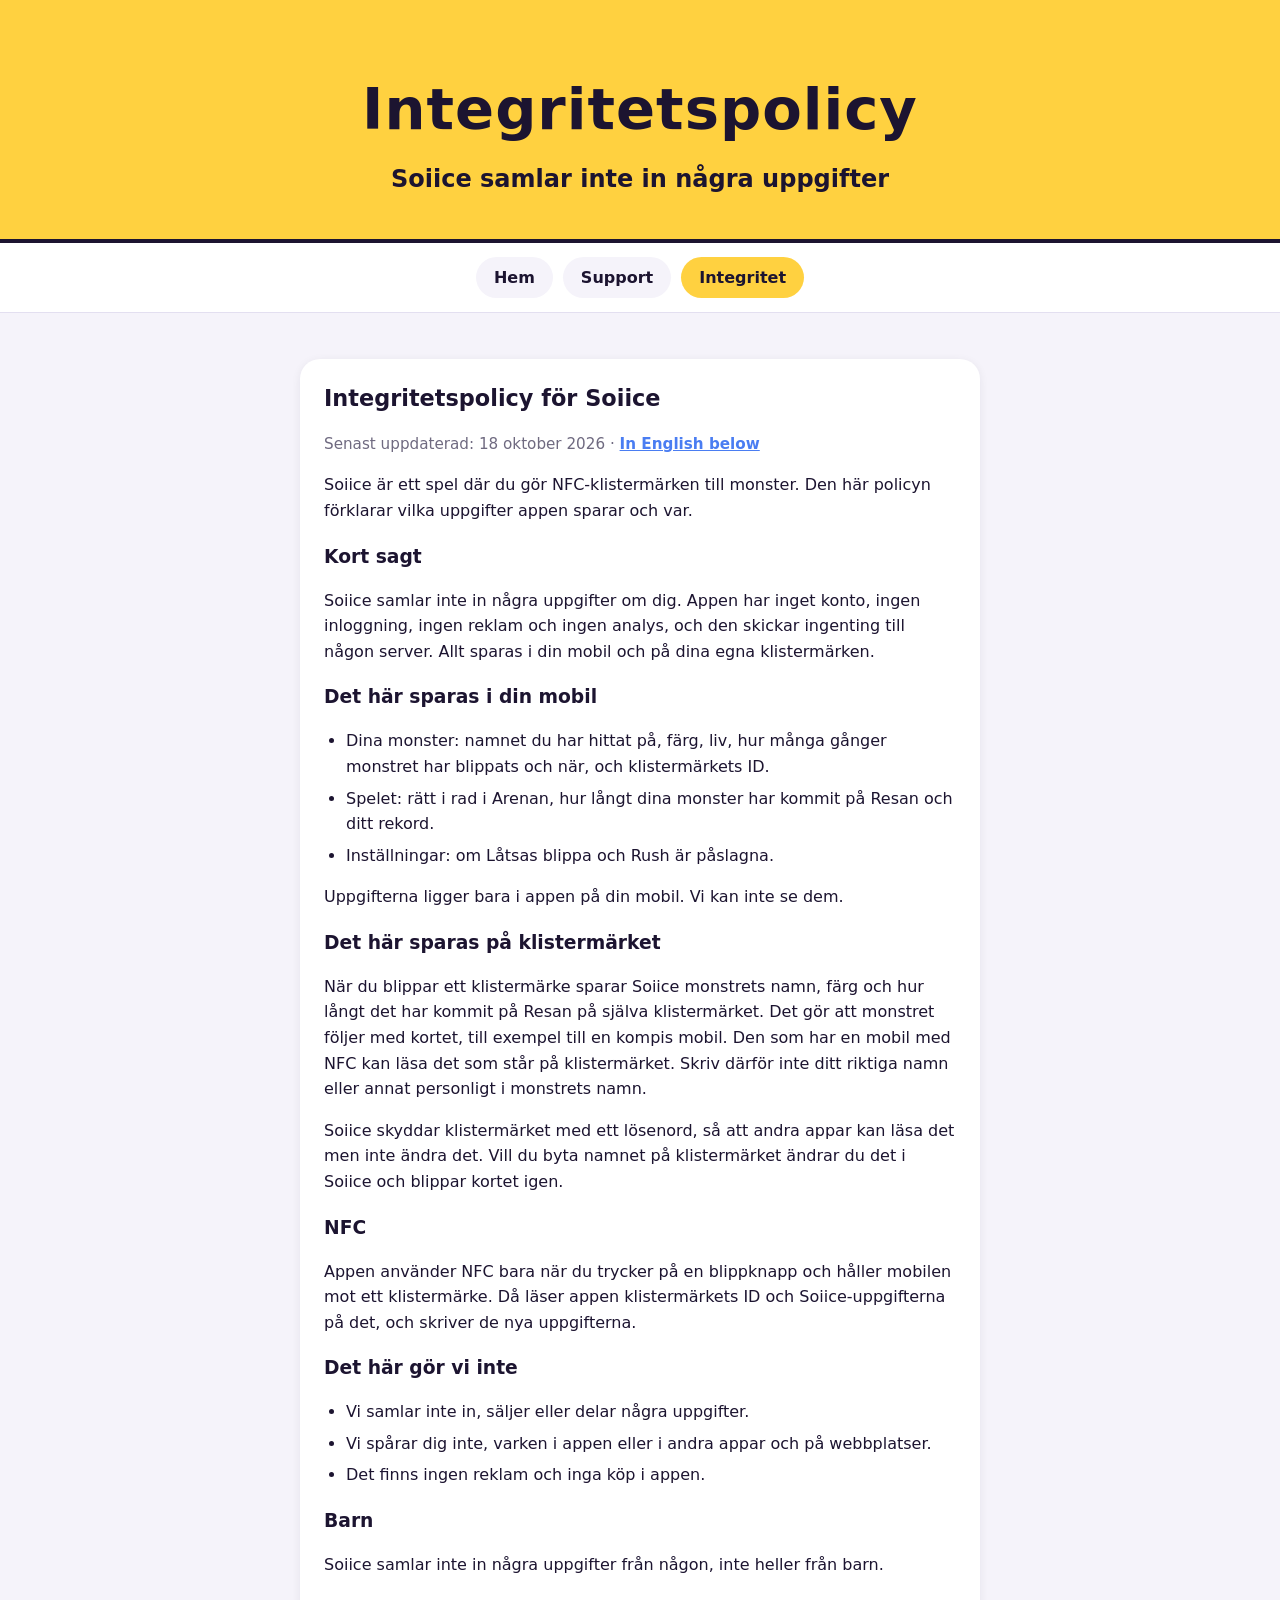
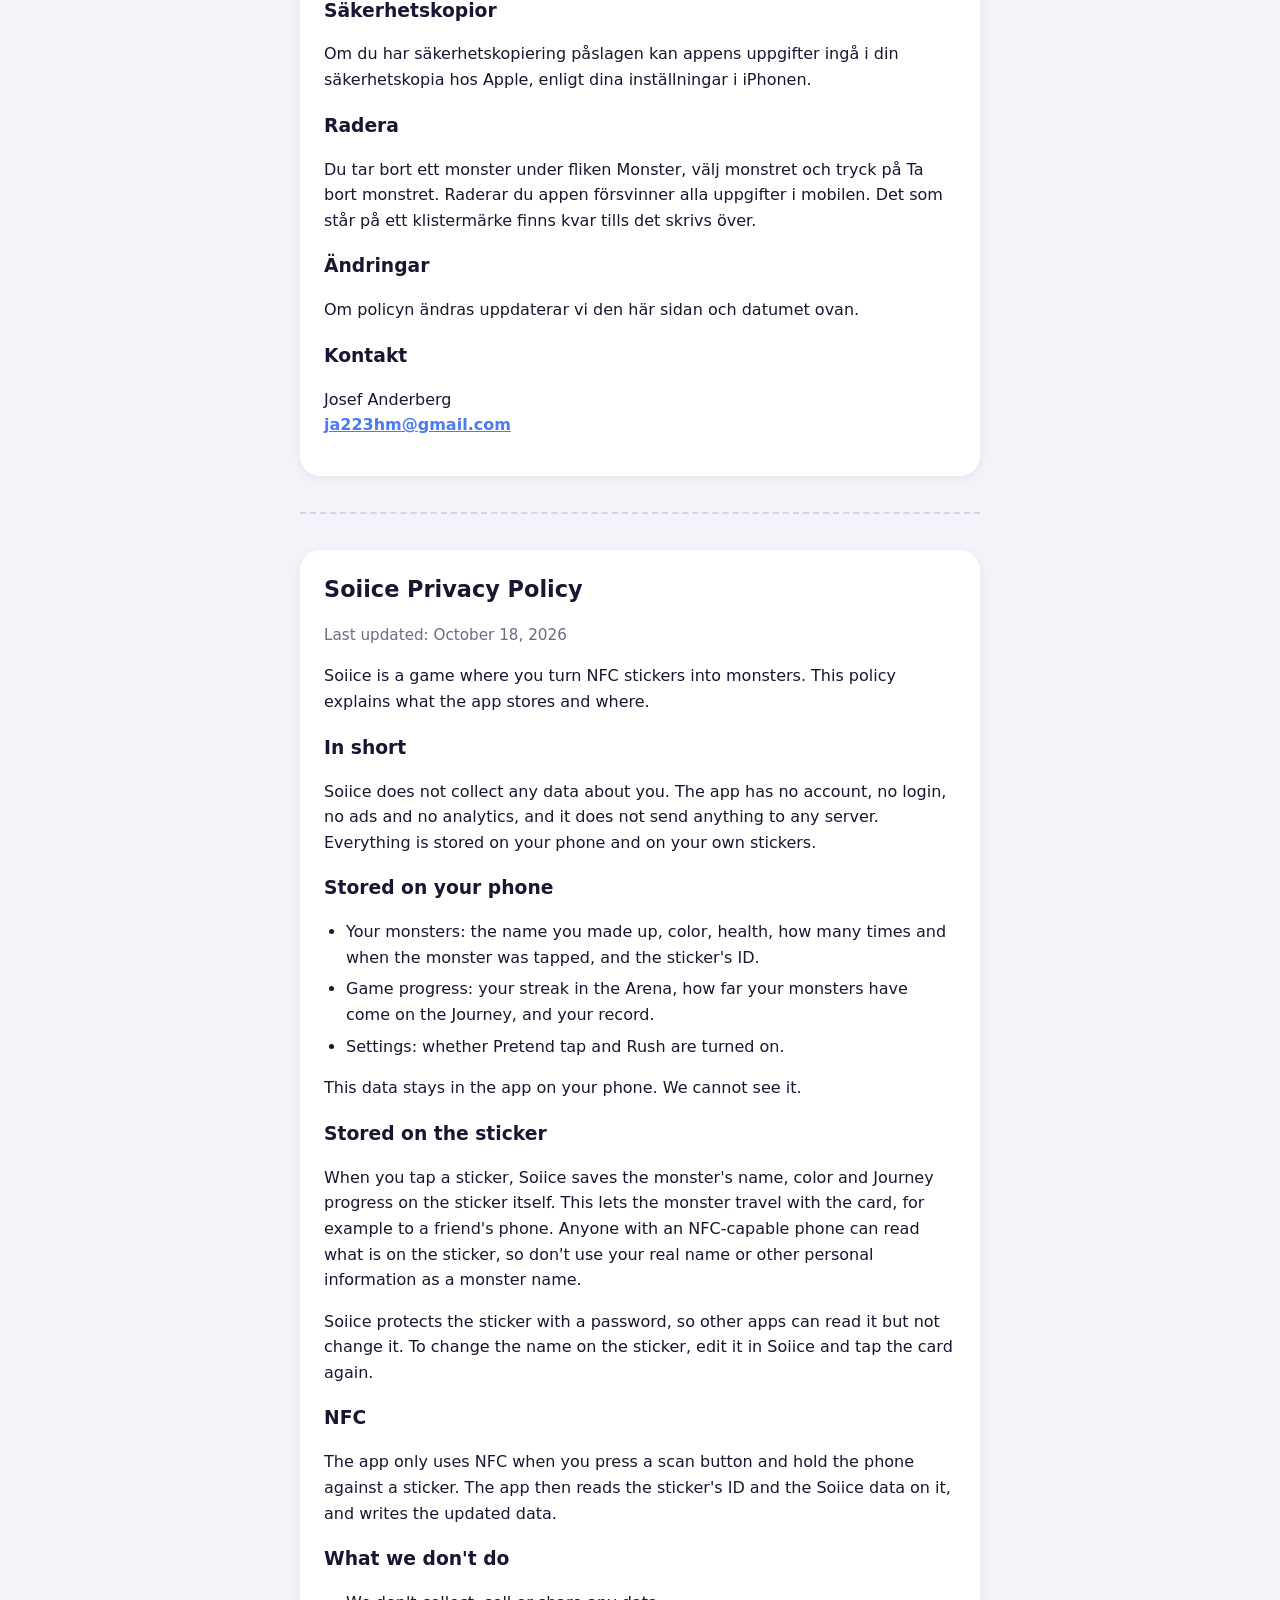
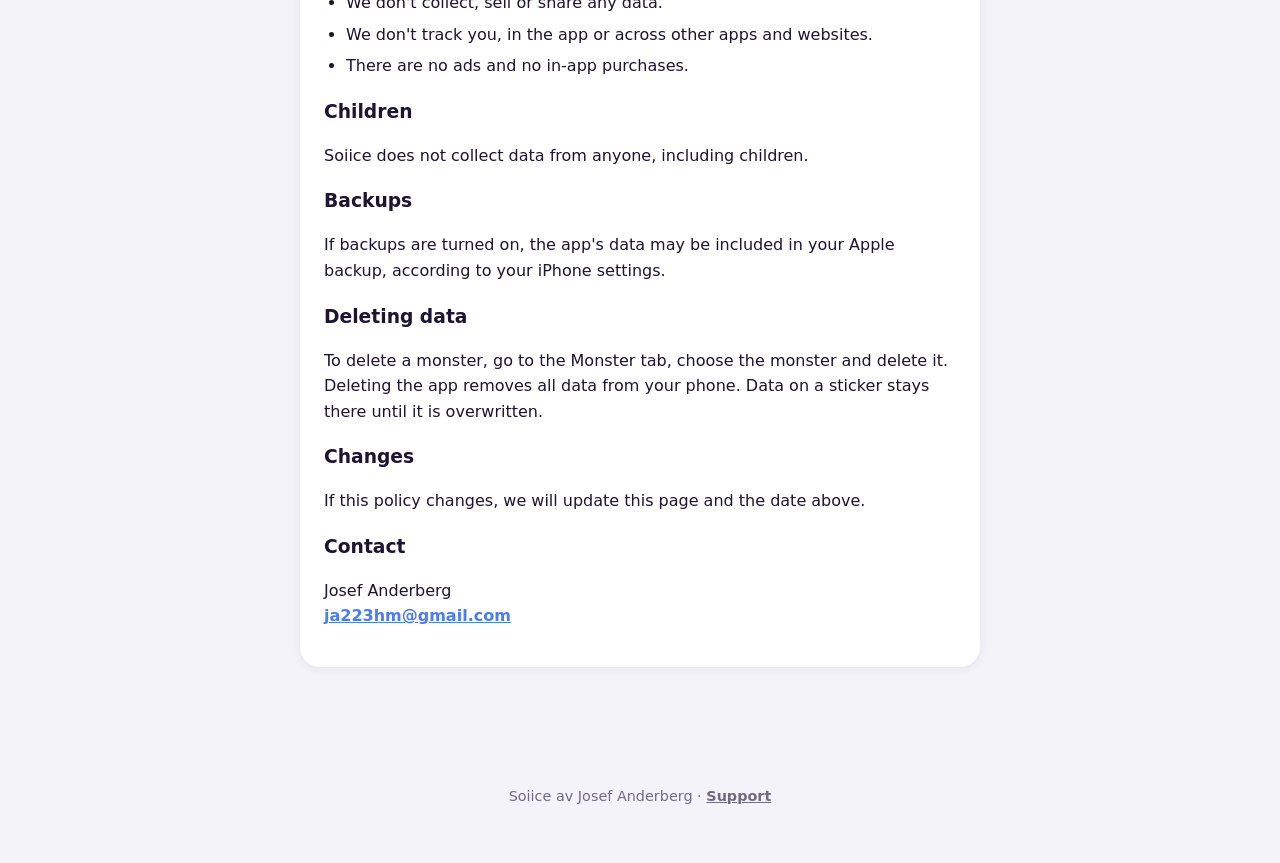
==== integritet/index.html @ b327d8b4 "Soiice webbplats: startsida, support och integritetspolicy Co-Authored-By: Claude Fable 5 <noreply@a" ====
<!doctype html>
<html lang="sv">
<head>
<meta charset="utf-8">
<meta name="viewport" content="width=device-width, initial-scale=1">
<title>Integritetspolicy - Soiice</title>
<meta name="description" content="Integritetspolicy för Soiice. Appen samlar inte in några uppgifter: allt sparas i din mobil och på dina egna klistermärken.">
<link rel="stylesheet" href="../style.css">
</head>
<body>
<header class="hero">
  <h1>Integritetspolicy</h1>
  <p class="slogan">Soiice samlar inte in några uppgifter</p>
</header>
<nav>
  <a href="../">Hem</a>
  <a href="../support/">Support</a>
  <a href="./" class="aktiv">Integritet</a>
</nav>
<main>
  <div class="kort">
    <h2>Integritetspolicy för Soiice</h2>
    <p class="datum">Senast uppdaterad: 18 oktober 2026 · <a href="#english">In English below</a></p>
    <p>Soiice är ett spel där du gör NFC-klistermärken till monster. Den här policyn förklarar vilka uppgifter appen sparar och var.</p>

    <h3>Kort sagt</h3>
    <p>Soiice samlar inte in några uppgifter om dig. Appen har inget konto, ingen inloggning, ingen reklam och ingen analys, och den skickar ingenting till någon server. Allt sparas i din mobil och på dina egna klistermärken.</p>

    <h3>Det här sparas i din mobil</h3>
    <ul>
      <li>Dina monster: namnet du har hittat på, färg, liv, hur många gånger monstret har blippats och när, och klistermärkets ID.</li>
      <li>Spelet: rätt i rad i Arenan, hur långt dina monster har kommit på Resan och ditt rekord.</li>
      <li>Inställningar: om Låtsas blippa och Rush är påslagna.</li>
    </ul>
    <p>Uppgifterna ligger bara i appen på din mobil. Vi kan inte se dem.</p>

    <h3>Det här sparas på klistermärket</h3>
    <p>När du blippar ett klistermärke sparar Soiice monstrets namn, färg och hur långt det har kommit på Resan på själva klistermärket. Det gör att monstret följer med kortet, till exempel till en kompis mobil. Den som har en mobil med NFC kan läsa det som står på klistermärket. Skriv därför inte ditt riktiga namn eller annat personligt i monstrets namn.</p>
    <p>Soiice skyddar klistermärket med ett lösenord, så att andra appar kan läsa det men inte ändra det. Vill du byta namnet på klistermärket ändrar du det i Soiice och blippar kortet igen.</p>

    <h3>NFC</h3>
    <p>Appen använder NFC bara när du trycker på en blippknapp och håller mobilen mot ett klistermärke. Då läser appen klistermärkets ID och Soiice-uppgifterna på det, och skriver de nya uppgifterna.</p>

    <h3>Det här gör vi inte</h3>
    <ul>
      <li>Vi samlar inte in, säljer eller delar några uppgifter.</li>
      <li>Vi spårar dig inte, varken i appen eller i andra appar och på webbplatser.</li>
      <li>Det finns ingen reklam och inga köp i appen.</li>
    </ul>

    <h3>Barn</h3>
    <p>Soiice samlar inte in några uppgifter från någon, inte heller från barn.</p>

    <h3>Säkerhetskopior</h3>
    <p>Om du har säkerhetskopiering påslagen kan appens uppgifter ingå i din säkerhetskopia hos Apple, enligt dina inställningar i iPhonen.</p>

    <h3>Radera</h3>
    <p>Du tar bort ett monster under fliken Monster, välj monstret och tryck på Ta bort monstret. Raderar du appen försvinner alla uppgifter i mobilen. Det som står på ett klistermärke finns kvar tills det skrivs över.</p>

    <h3>Ändringar</h3>
    <p>Om policyn ändras uppdaterar vi den här sidan och datumet ovan.</p>

    <h3>Kontakt</h3>
    <p>Josef Anderberg<br><a href="mailto:ja223hm@gmail.com">ja223hm@gmail.com</a></p>
  </div>

  <hr class="policy" id="english">

  <div class="kort">
    <h2>Soiice Privacy Policy</h2>
    <p class="datum">Last updated: October 18, 2026</p>
    <p>Soiice is a game where you turn NFC stickers into monsters. This policy explains what the app stores and where.</p>

    <h3>In short</h3>
    <p>Soiice does not collect any data about you. The app has no account, no login, no ads and no analytics, and it does not send anything to any server. Everything is stored on your phone and on your own stickers.</p>

    <h3>Stored on your phone</h3>
    <ul>
      <li>Your monsters: the name you made up, color, health, how many times and when the monster was tapped, and the sticker's ID.</li>
      <li>Game progress: your streak in the Arena, how far your monsters have come on the Journey, and your record.</li>
      <li>Settings: whether Pretend tap and Rush are turned on.</li>
    </ul>
    <p>This data stays in the app on your phone. We cannot see it.</p>

    <h3>Stored on the sticker</h3>
    <p>When you tap a sticker, Soiice saves the monster's name, color and Journey progress on the sticker itself. This lets the monster travel with the card, for example to a friend's phone. Anyone with an NFC-capable phone can read what is on the sticker, so don't use your real name or other personal information as a monster name.</p>
    <p>Soiice protects the sticker with a password, so other apps can read it but not change it. To change the name on the sticker, edit it in Soiice and tap the card again.</p>

    <h3>NFC</h3>
    <p>The app only uses NFC when you press a scan button and hold the phone against a sticker. The app then reads the sticker's ID and the Soiice data on it, and writes the updated data.</p>

    <h3>What we don't do</h3>
    <ul>
      <li>We don't collect, sell or share any data.</li>
      <li>We don't track you, in the app or across other apps and websites.</li>
      <li>There are no ads and no in-app purchases.</li>
    </ul>

    <h3>Children</h3>
    <p>Soiice does not collect data from anyone, including children.</p>

    <h3>Backups</h3>
    <p>If backups are turned on, the app's data may be included in your Apple backup, according to your iPhone settings.</p>

    <h3>Deleting data</h3>
    <p>To delete a monster, go to the Monster tab, choose the monster and delete it. Deleting the app removes all data from your phone. Data on a sticker stays there until it is overwritten.</p>

    <h3>Changes</h3>
    <p>If this policy changes, we will update this page and the date above.</p>

    <h3>Contact</h3>
    <p>Josef Anderberg<br><a href="mailto:ja223hm@gmail.com">ja223hm@gmail.com</a></p>
  </div>
</main>
<footer>
  <p>Soiice av Josef Anderberg · <a href="../support/">Support</a></p>
</footer>
</body>
</html>
---- style.css ----
:root {
  --gul: #ffd140;
  --bläck: #1c1430;
  --papper: #f5f3fa;
  --kort: #ffffff;
  --röd: #f25c54;
  --grön: #4fc06c;
  --blå: #4a7df2;
  --lila: #9b63e8;
}

* { box-sizing: border-box; }

body {
  margin: 0;
  font-family: ui-rounded, "SF Pro Rounded", "Nunito", "Arial Rounded MT Bold", system-ui, sans-serif;
  background: var(--papper);
  color: var(--bläck);
  line-height: 1.6;
}

header.hero {
  background: var(--gul);
  border-bottom: 4px solid var(--bläck);
  text-align: center;
  padding: 48px 20px 40px;
}

header.hero h1 {
  font-size: clamp(2.2rem, 7vw, 3.6rem);
  font-weight: 900;
  margin: 16px 0 4px;
  letter-spacing: 1px;
}

header.hero p.slogan {
  font-size: clamp(1.1rem, 3.5vw, 1.5rem);
  font-weight: 700;
  margin: 0;
}

.blobbar { display: flex; justify-content: center; gap: 6px; flex-wrap: wrap; }
.blobbar svg { width: clamp(44px, 10vw, 72px); height: auto; }

nav {
  display: flex;
  justify-content: center;
  gap: 10px;
  flex-wrap: wrap;
  padding: 14px;
  background: var(--kort);
  border-bottom: 1px solid #e3dff0;
}

nav a {
  color: var(--bläck);
  text-decoration: none;
  font-weight: 800;
  padding: 8px 18px;
  border-radius: 999px;
  background: var(--papper);
}

nav a:hover, nav a.aktiv { background: var(--gul); }

main {
  max-width: 720px;
  margin: 0 auto;
  padding: 28px 20px 60px;
}

.kort {
  background: var(--kort);
  border-radius: 20px;
  padding: 22px 24px;
  margin: 18px 0;
  box-shadow: 0 2px 10px rgba(28, 20, 48, 0.07);
}

h2 { font-size: 1.4rem; font-weight: 900; margin: 28px 0 8px; }
.kort h2:first-child, .kort h3:first-child { margin-top: 0; }
h3 { font-weight: 800; margin: 18px 0 6px; }

ul, ol { padding-left: 22px; }
li { margin: 6px 0; }

.steg { list-style: none; padding: 0; counter-reset: steg; }
.steg li {
  counter-increment: steg;
  display: flex;
  gap: 12px;
  align-items: baseline;
  margin: 12px 0;
}
.steg li::before {
  content: counter(steg);
  flex: 0 0 28px;
  height: 28px;
  border-radius: 50%;
  background: var(--lila);
  color: #fff;
  font-weight: 800;
  display: inline-flex;
  align-items: center;
  justify-content: center;
}

.märke {
  display: inline-block;
  background: var(--bläck);
  color: var(--gul);
  font-weight: 800;
  border-radius: 999px;
  padding: 6px 16px;
  margin-top: 10px;
}

a { color: var(--blå); font-weight: 700; }

footer {
  text-align: center;
  padding: 26px 20px 40px;
  color: #6f6a80;
  font-size: 0.9rem;
}

footer a { color: inherit; }

hr.policy { border: none; border-top: 2px dashed #d9d3ea; margin: 36px 0; }
.datum { color: #6f6a80; font-size: 0.95rem; }
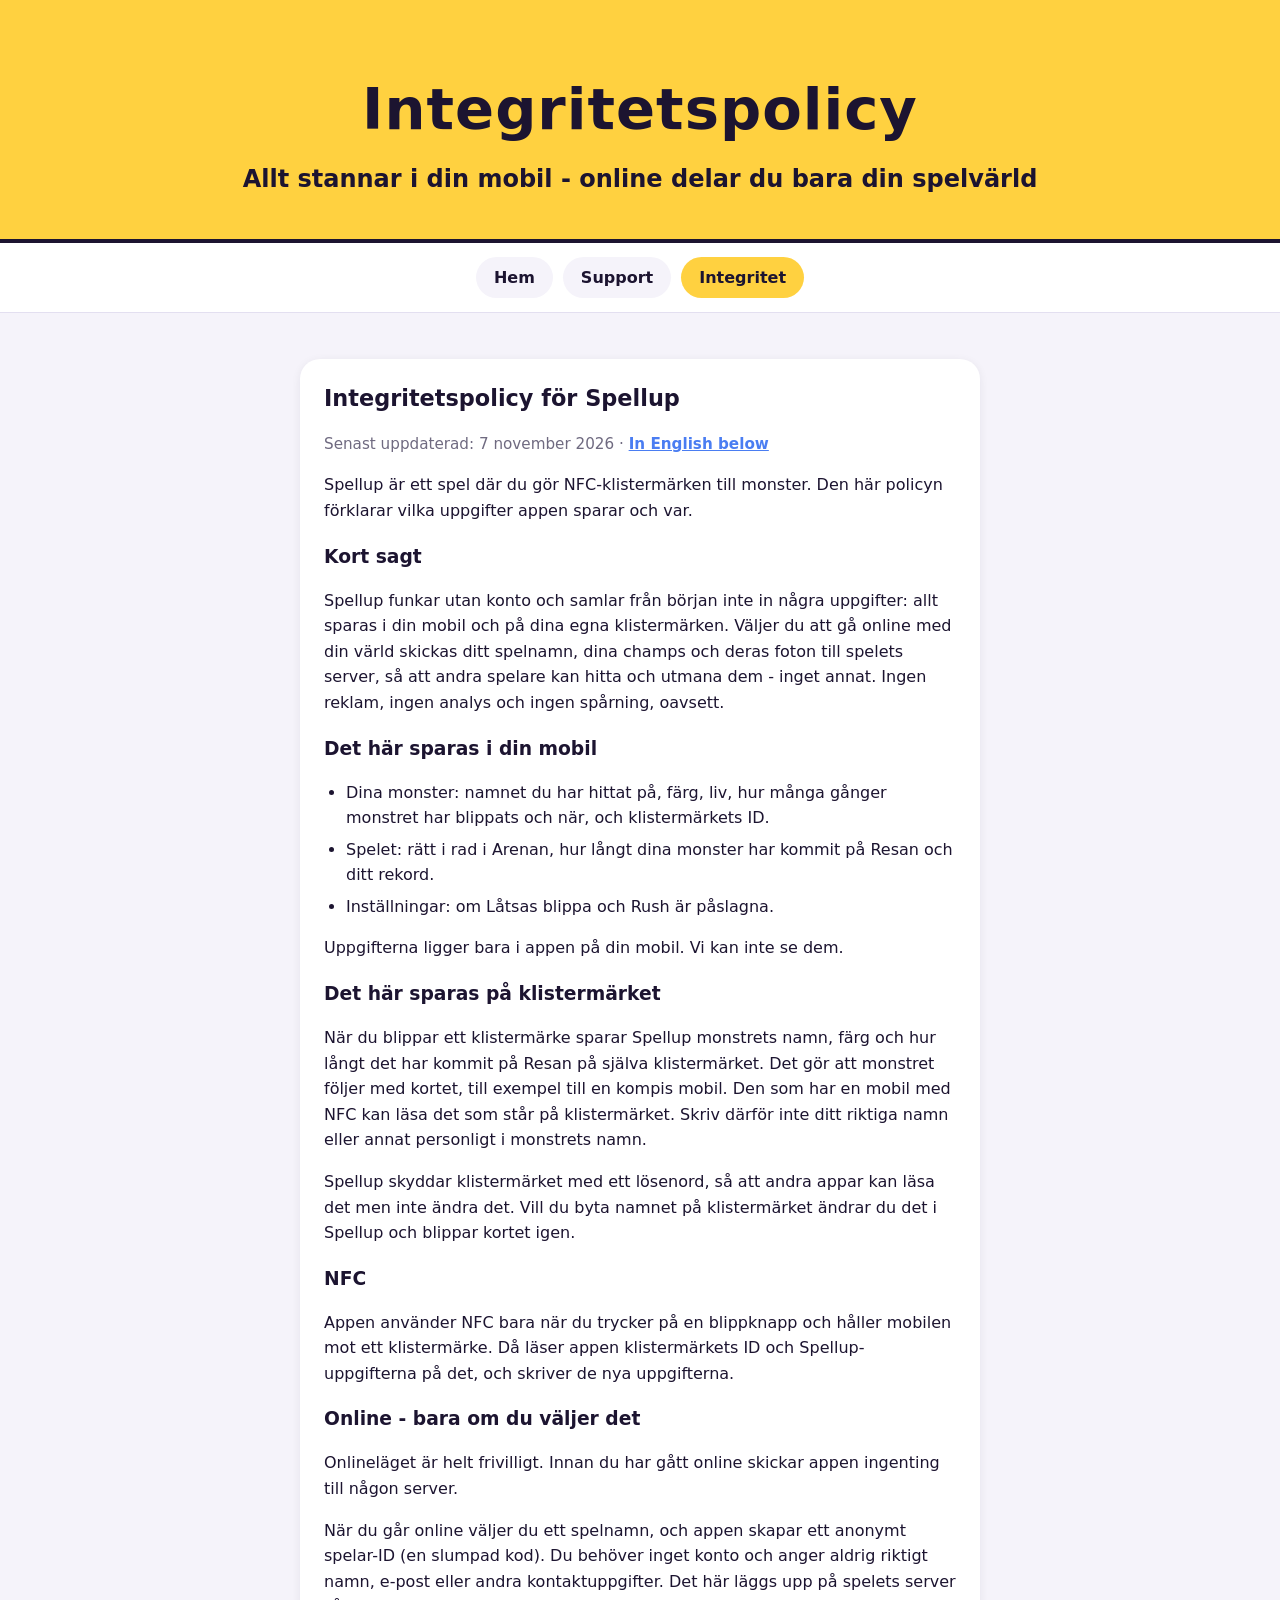
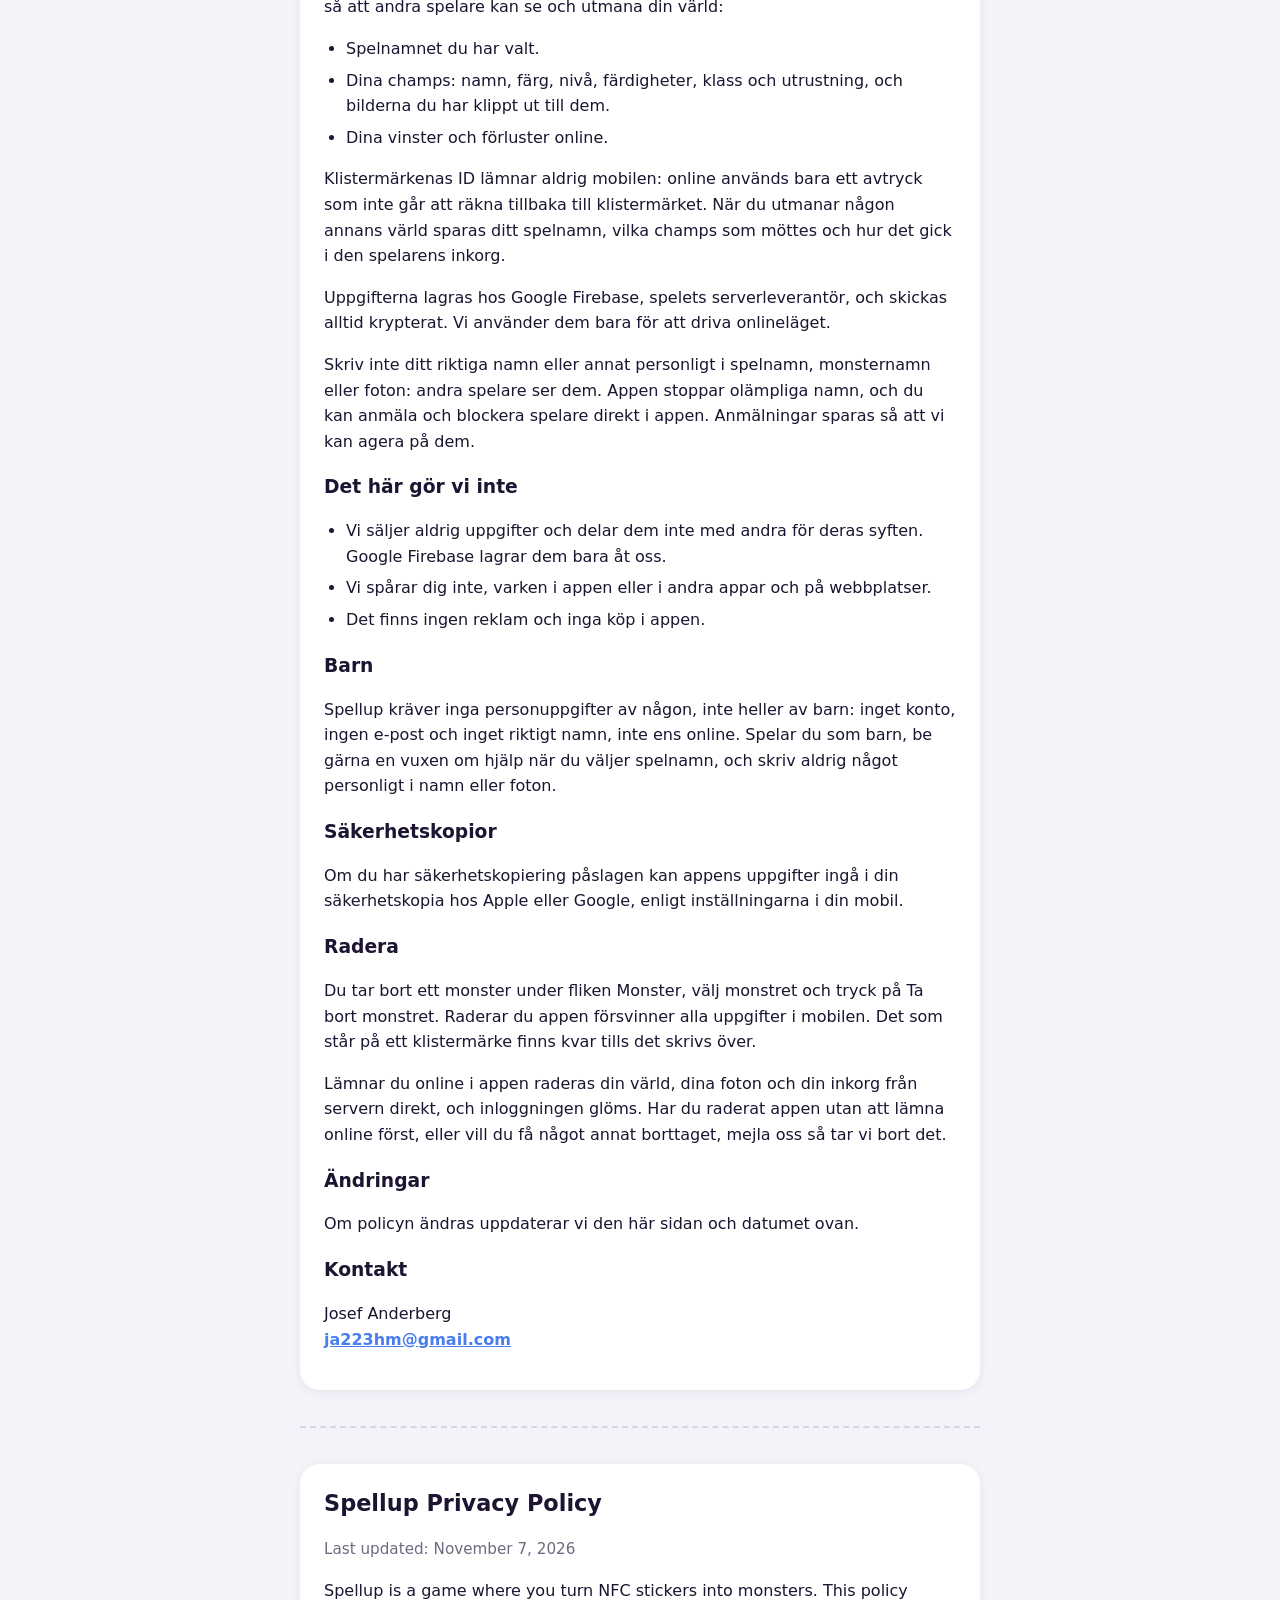
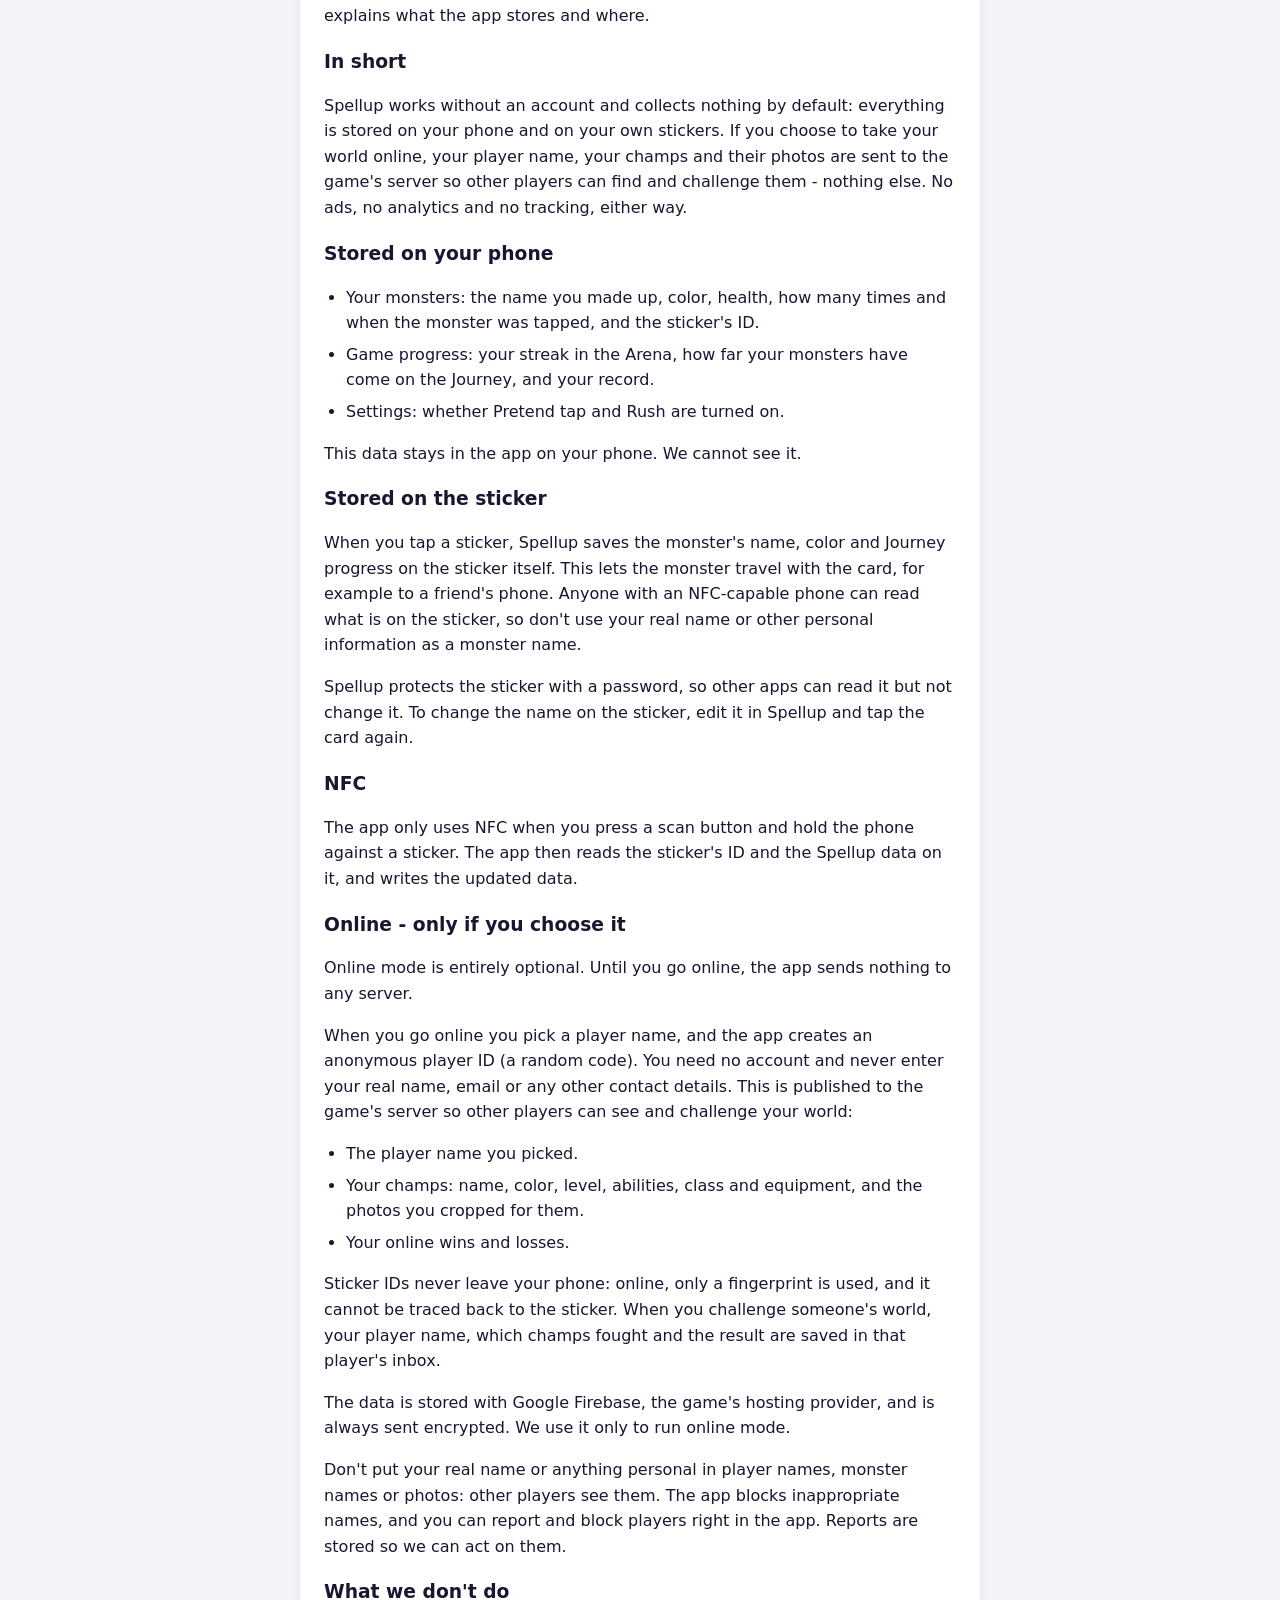
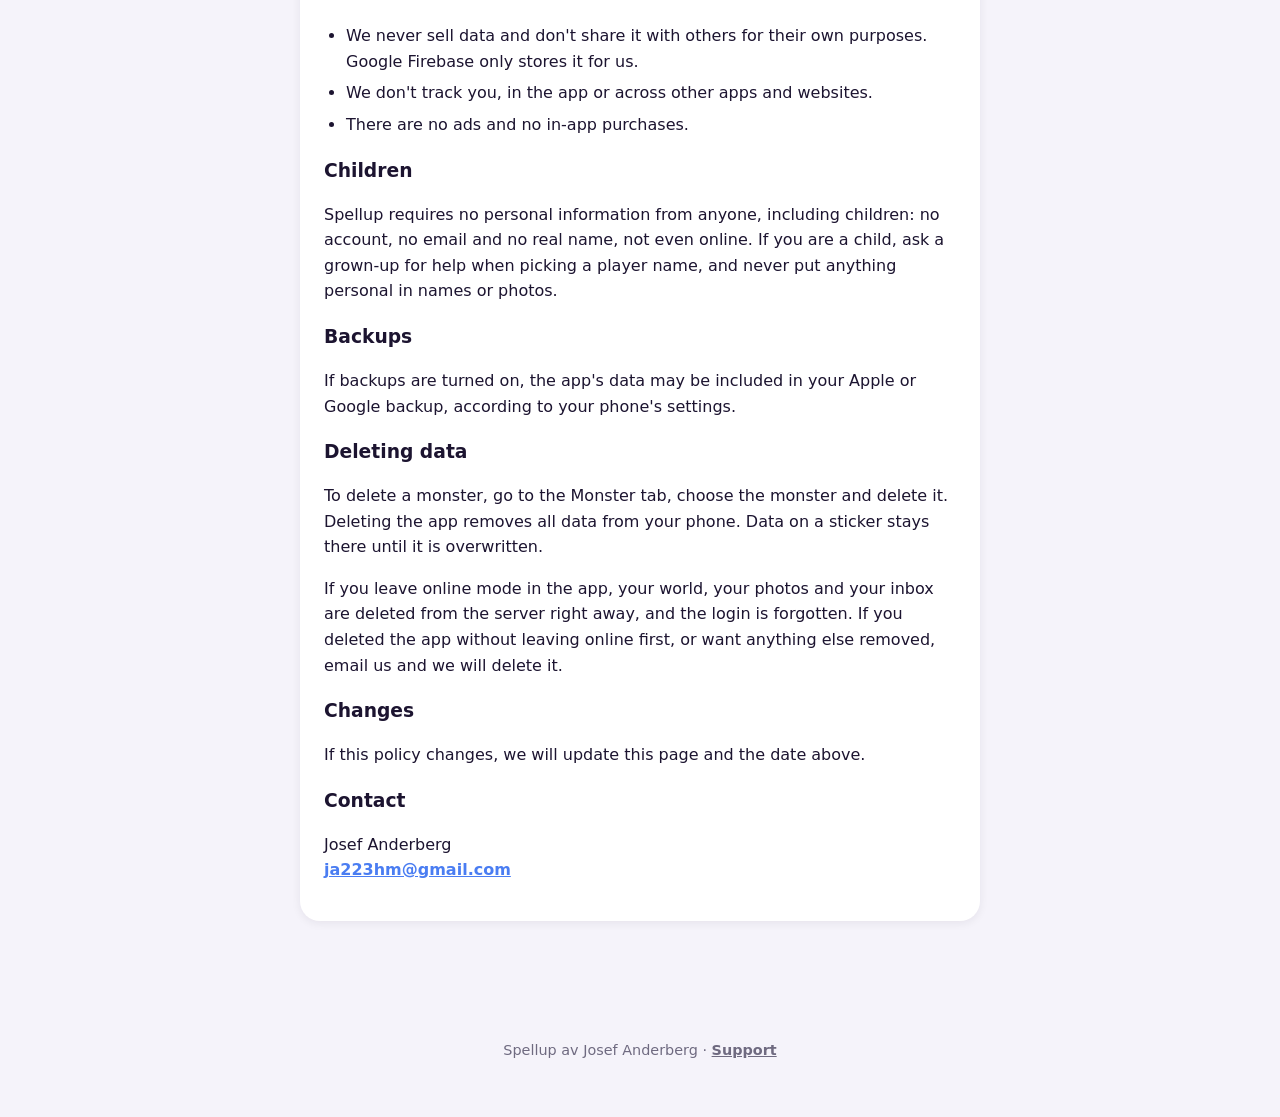
==== commit 093d1956: "Spellup-namnet på hela sajten och integritetspolicy för onlineläget Policyn beskriver nu onlineläget" ====
--- a/integritet/index.html
+++ b/integritet/index.html
@@ -3,14 +3,14 @@
 <head>
 <meta charset="utf-8">
 <meta name="viewport" content="width=device-width, initial-scale=1">
-<title>Integritetspolicy - Soiice</title>
-<meta name="description" content="Integritetspolicy för Soiice. Appen samlar inte in några uppgifter: allt sparas i din mobil och på dina egna klistermärken.">
+<title>Integritetspolicy - Spellup</title>
+<meta name="description" content="Integritetspolicy för Spellup. Utan onlineläget samlar appen inte in några uppgifter, och online delas bara ditt spelnamn, dina champs och deras foton.">
 <link rel="stylesheet" href="../style.css">
 </head>
 <body>
 <header class="hero">
   <h1>Integritetspolicy</h1>
-  <p class="slogan">Soiice samlar inte in några uppgifter</p>
+  <p class="slogan">Allt stannar i din mobil - online delar du bara din spelvärld</p>
 </header>
 <nav>
   <a href="../">Hem</a>
@@ -19,12 +19,12 @@
 </nav>
 <main>
   <div class="kort">
-    <h2>Integritetspolicy för Soiice</h2>
-    <p class="datum">Senast uppdaterad: 18 oktober 2026 · <a href="#english">In English below</a></p>
-    <p>Soiice är ett spel där du gör NFC-klistermärken till monster. Den här policyn förklarar vilka uppgifter appen sparar och var.</p>
+    <h2>Integritetspolicy för Spellup</h2>
+    <p class="datum">Senast uppdaterad: 7 november 2026 · <a href="#english">In English below</a></p>
+    <p>Spellup är ett spel där du gör NFC-klistermärken till monster. Den här policyn förklarar vilka uppgifter appen sparar och var.</p>
 
     <h3>Kort sagt</h3>
-    <p>Soiice samlar inte in några uppgifter om dig. Appen har inget konto, ingen inloggning, ingen reklam och ingen analys, och den skickar ingenting till någon server. Allt sparas i din mobil och på dina egna klistermärken.</p>
+    <p>Spellup funkar utan konto och samlar från början inte in några uppgifter: allt sparas i din mobil och på dina egna klistermärken. Väljer du att gå online med din värld skickas ditt spelnamn, dina champs och deras foton till spelets server, så att andra spelare kan hitta och utmana dem - inget annat. Ingen reklam, ingen analys och ingen spårning, oavsett.</p>
 
     <h3>Det här sparas i din mobil</h3>
     <ul>
@@ -35,27 +35,40 @@
     <p>Uppgifterna ligger bara i appen på din mobil. Vi kan inte se dem.</p>
 
     <h3>Det här sparas på klistermärket</h3>
-    <p>När du blippar ett klistermärke sparar Soiice monstrets namn, färg och hur långt det har kommit på Resan på själva klistermärket. Det gör att monstret följer med kortet, till exempel till en kompis mobil. Den som har en mobil med NFC kan läsa det som står på klistermärket. Skriv därför inte ditt riktiga namn eller annat personligt i monstrets namn.</p>
-    <p>Soiice skyddar klistermärket med ett lösenord, så att andra appar kan läsa det men inte ändra det. Vill du byta namnet på klistermärket ändrar du det i Soiice och blippar kortet igen.</p>
+    <p>När du blippar ett klistermärke sparar Spellup monstrets namn, färg och hur långt det har kommit på Resan på själva klistermärket. Det gör att monstret följer med kortet, till exempel till en kompis mobil. Den som har en mobil med NFC kan läsa det som står på klistermärket. Skriv därför inte ditt riktiga namn eller annat personligt i monstrets namn.</p>
+    <p>Spellup skyddar klistermärket med ett lösenord, så att andra appar kan läsa det men inte ändra det. Vill du byta namnet på klistermärket ändrar du det i Spellup och blippar kortet igen.</p>
 
     <h3>NFC</h3>
-    <p>Appen använder NFC bara när du trycker på en blippknapp och håller mobilen mot ett klistermärke. Då läser appen klistermärkets ID och Soiice-uppgifterna på det, och skriver de nya uppgifterna.</p>
+    <p>Appen använder NFC bara när du trycker på en blippknapp och håller mobilen mot ett klistermärke. Då läser appen klistermärkets ID och Spellup-uppgifterna på det, och skriver de nya uppgifterna.</p>
+
+    <h3>Online - bara om du väljer det</h3>
+    <p>Onlineläget är helt frivilligt. Innan du har gått online skickar appen ingenting till någon server.</p>
+    <p>När du går online väljer du ett spelnamn, och appen skapar ett anonymt spelar-ID (en slumpad kod). Du behöver inget konto och anger aldrig riktigt namn, e-post eller andra kontaktuppgifter. Det här läggs upp på spelets server så att andra spelare kan se och utmana din värld:</p>
+    <ul>
+      <li>Spelnamnet du har valt.</li>
+      <li>Dina champs: namn, färg, nivå, färdigheter, klass och utrustning, och bilderna du har klippt ut till dem.</li>
+      <li>Dina vinster och förluster online.</li>
+    </ul>
+    <p>Klistermärkenas ID lämnar aldrig mobilen: online används bara ett avtryck som inte går att räkna tillbaka till klistermärket. När du utmanar någon annans värld sparas ditt spelnamn, vilka champs som möttes och hur det gick i den spelarens inkorg.</p>
+    <p>Uppgifterna lagras hos Google Firebase, spelets serverleverantör, och skickas alltid krypterat. Vi använder dem bara för att driva onlineläget.</p>
+    <p>Skriv inte ditt riktiga namn eller annat personligt i spelnamn, monsternamn eller foton: andra spelare ser dem. Appen stoppar olämpliga namn, och du kan anmäla och blockera spelare direkt i appen. Anmälningar sparas så att vi kan agera på dem.</p>
 
     <h3>Det här gör vi inte</h3>
     <ul>
-      <li>Vi samlar inte in, säljer eller delar några uppgifter.</li>
+      <li>Vi säljer aldrig uppgifter och delar dem inte med andra för deras syften. Google Firebase lagrar dem bara åt oss.</li>
       <li>Vi spårar dig inte, varken i appen eller i andra appar och på webbplatser.</li>
       <li>Det finns ingen reklam och inga köp i appen.</li>
     </ul>
 
     <h3>Barn</h3>
-    <p>Soiice samlar inte in några uppgifter från någon, inte heller från barn.</p>
+    <p>Spellup kräver inga personuppgifter av någon, inte heller av barn: inget konto, ingen e-post och inget riktigt namn, inte ens online. Spelar du som barn, be gärna en vuxen om hjälp när du väljer spelnamn, och skriv aldrig något personligt i namn eller foton.</p>
 
     <h3>Säkerhetskopior</h3>
-    <p>Om du har säkerhetskopiering påslagen kan appens uppgifter ingå i din säkerhetskopia hos Apple, enligt dina inställningar i iPhonen.</p>
+    <p>Om du har säkerhetskopiering påslagen kan appens uppgifter ingå i din säkerhetskopia hos Apple eller Google, enligt inställningarna i din mobil.</p>
 
     <h3>Radera</h3>
     <p>Du tar bort ett monster under fliken Monster, välj monstret och tryck på Ta bort monstret. Raderar du appen försvinner alla uppgifter i mobilen. Det som står på ett klistermärke finns kvar tills det skrivs över.</p>
+    <p>Lämnar du online i appen raderas din värld, dina foton och din inkorg från servern direkt, och inloggningen glöms. Har du raderat appen utan att lämna online först, eller vill du få något annat borttaget, mejla oss så tar vi bort det.</p>
 
     <h3>Ändringar</h3>
     <p>Om policyn ändras uppdaterar vi den här sidan och datumet ovan.</p>
@@ -67,12 +80,12 @@
   <hr class="policy" id="english">
 
   <div class="kort">
-    <h2>Soiice Privacy Policy</h2>
-    <p class="datum">Last updated: October 18, 2026</p>
-    <p>Soiice is a game where you turn NFC stickers into monsters. This policy explains what the app stores and where.</p>
+    <h2>Spellup Privacy Policy</h2>
+    <p class="datum">Last updated: November 7, 2026</p>
+    <p>Spellup is a game where you turn NFC stickers into monsters. This policy explains what the app stores and where.</p>
 
     <h3>In short</h3>
-    <p>Soiice does not collect any data about you. The app has no account, no login, no ads and no analytics, and it does not send anything to any server. Everything is stored on your phone and on your own stickers.</p>
+    <p>Spellup works without an account and collects nothing by default: everything is stored on your phone and on your own stickers. If you choose to take your world online, your player name, your champs and their photos are sent to the game's server so other players can find and challenge them - nothing else. No ads, no analytics and no tracking, either way.</p>
 
     <h3>Stored on your phone</h3>
     <ul>
@@ -83,27 +96,40 @@
     <p>This data stays in the app on your phone. We cannot see it.</p>
 
     <h3>Stored on the sticker</h3>
-    <p>When you tap a sticker, Soiice saves the monster's name, color and Journey progress on the sticker itself. This lets the monster travel with the card, for example to a friend's phone. Anyone with an NFC-capable phone can read what is on the sticker, so don't use your real name or other personal information as a monster name.</p>
-    <p>Soiice protects the sticker with a password, so other apps can read it but not change it. To change the name on the sticker, edit it in Soiice and tap the card again.</p>
+    <p>When you tap a sticker, Spellup saves the monster's name, color and Journey progress on the sticker itself. This lets the monster travel with the card, for example to a friend's phone. Anyone with an NFC-capable phone can read what is on the sticker, so don't use your real name or other personal information as a monster name.</p>
+    <p>Spellup protects the sticker with a password, so other apps can read it but not change it. To change the name on the sticker, edit it in Spellup and tap the card again.</p>
 
     <h3>NFC</h3>
-    <p>The app only uses NFC when you press a scan button and hold the phone against a sticker. The app then reads the sticker's ID and the Soiice data on it, and writes the updated data.</p>
+    <p>The app only uses NFC when you press a scan button and hold the phone against a sticker. The app then reads the sticker's ID and the Spellup data on it, and writes the updated data.</p>
+
+    <h3>Online - only if you choose it</h3>
+    <p>Online mode is entirely optional. Until you go online, the app sends nothing to any server.</p>
+    <p>When you go online you pick a player name, and the app creates an anonymous player ID (a random code). You need no account and never enter your real name, email or any other contact details. This is published to the game's server so other players can see and challenge your world:</p>
+    <ul>
+      <li>The player name you picked.</li>
+      <li>Your champs: name, color, level, abilities, class and equipment, and the photos you cropped for them.</li>
+      <li>Your online wins and losses.</li>
+    </ul>
+    <p>Sticker IDs never leave your phone: online, only a fingerprint is used, and it cannot be traced back to the sticker. When you challenge someone's world, your player name, which champs fought and the result are saved in that player's inbox.</p>
+    <p>The data is stored with Google Firebase, the game's hosting provider, and is always sent encrypted. We use it only to run online mode.</p>
+    <p>Don't put your real name or anything personal in player names, monster names or photos: other players see them. The app blocks inappropriate names, and you can report and block players right in the app. Reports are stored so we can act on them.</p>
 
     <h3>What we don't do</h3>
     <ul>
-      <li>We don't collect, sell or share any data.</li>
+      <li>We never sell data and don't share it with others for their own purposes. Google Firebase only stores it for us.</li>
       <li>We don't track you, in the app or across other apps and websites.</li>
       <li>There are no ads and no in-app purchases.</li>
     </ul>
 
     <h3>Children</h3>
-    <p>Soiice does not collect data from anyone, including children.</p>
+    <p>Spellup requires no personal information from anyone, including children: no account, no email and no real name, not even online. If you are a child, ask a grown-up for help when picking a player name, and never put anything personal in names or photos.</p>
 
     <h3>Backups</h3>
-    <p>If backups are turned on, the app's data may be included in your Apple backup, according to your iPhone settings.</p>
+    <p>If backups are turned on, the app's data may be included in your Apple or Google backup, according to your phone's settings.</p>
 
     <h3>Deleting data</h3>
     <p>To delete a monster, go to the Monster tab, choose the monster and delete it. Deleting the app removes all data from your phone. Data on a sticker stays there until it is overwritten.</p>
+    <p>If you leave online mode in the app, your world, your photos and your inbox are deleted from the server right away, and the login is forgotten. If you deleted the app without leaving online first, or want anything else removed, email us and we will delete it.</p>
 
     <h3>Changes</h3>
     <p>If this policy changes, we will update this page and the date above.</p>
@@ -113,7 +139,7 @@
   </div>
 </main>
 <footer>
-  <p>Soiice av Josef Anderberg · <a href="../support/">Support</a></p>
+  <p>Spellup av Josef Anderberg · <a href="../support/">Support</a></p>
 </footer>
 </body>
 </html>
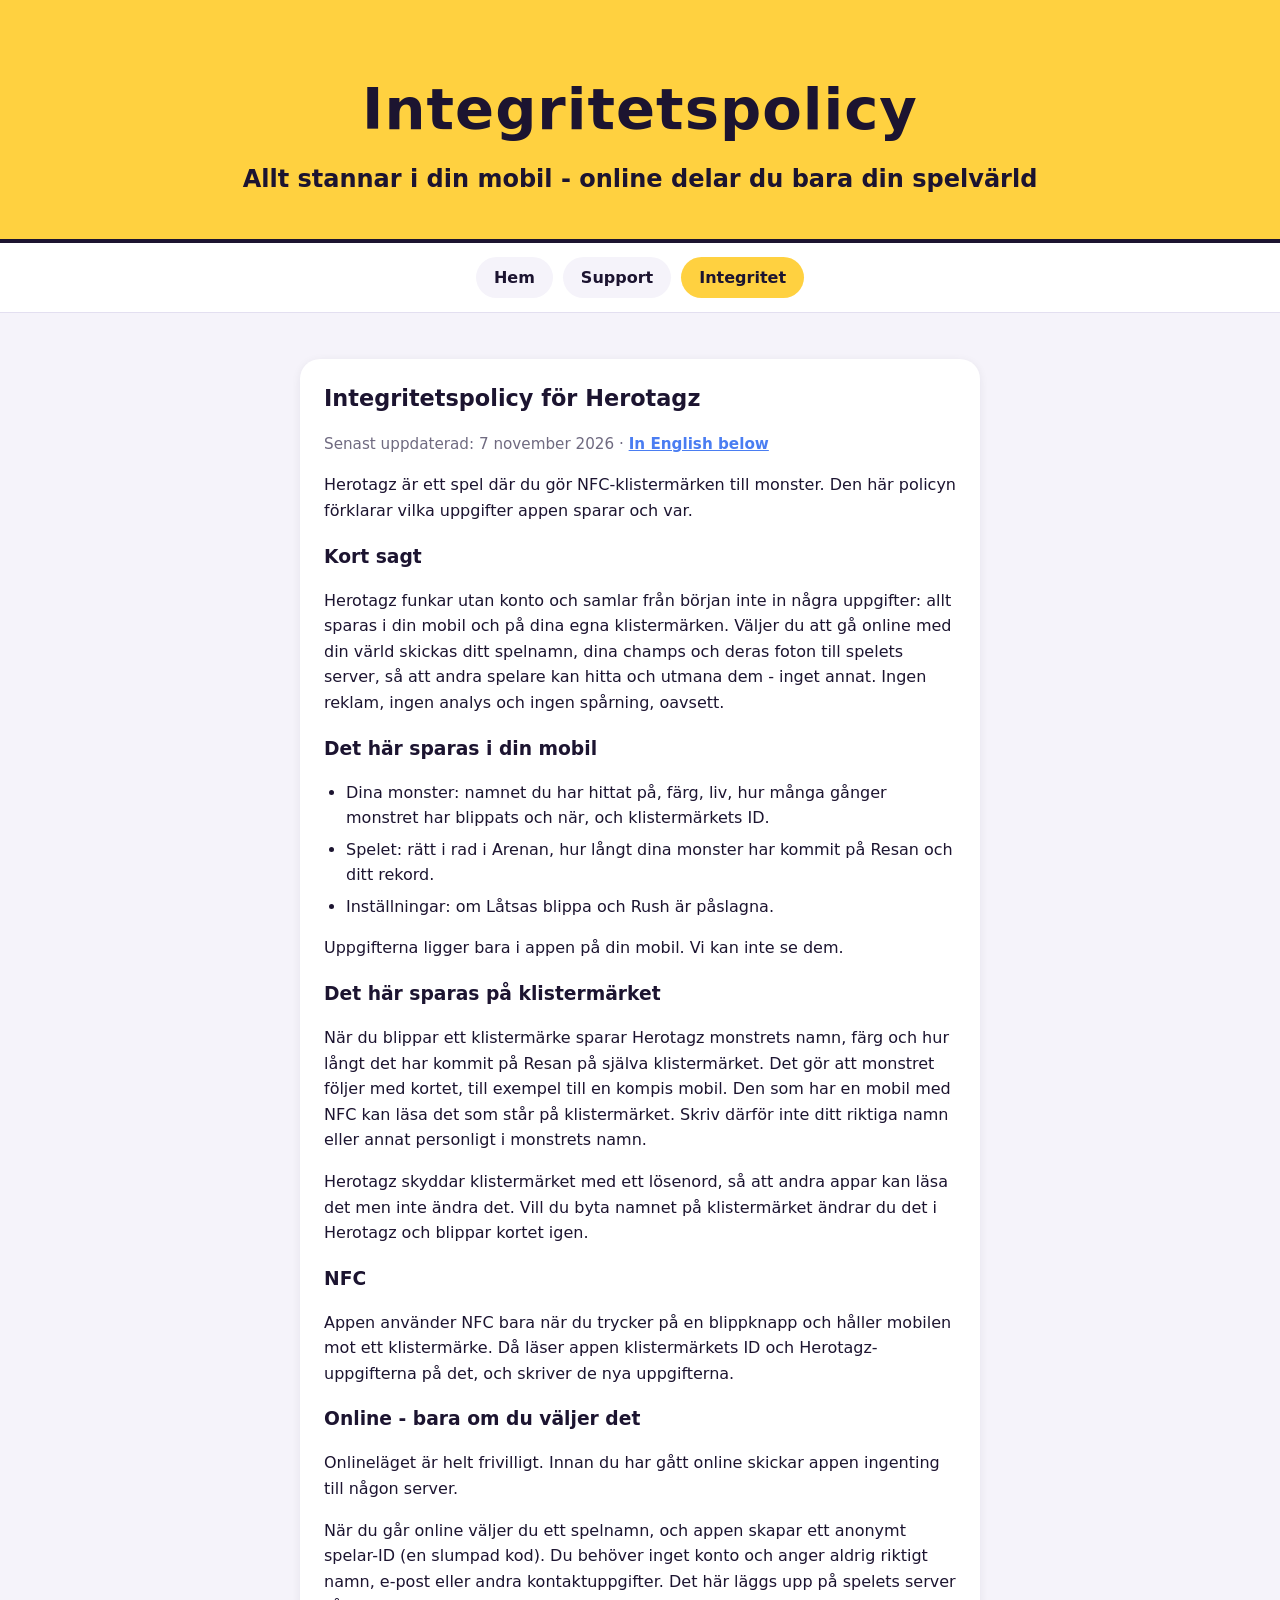
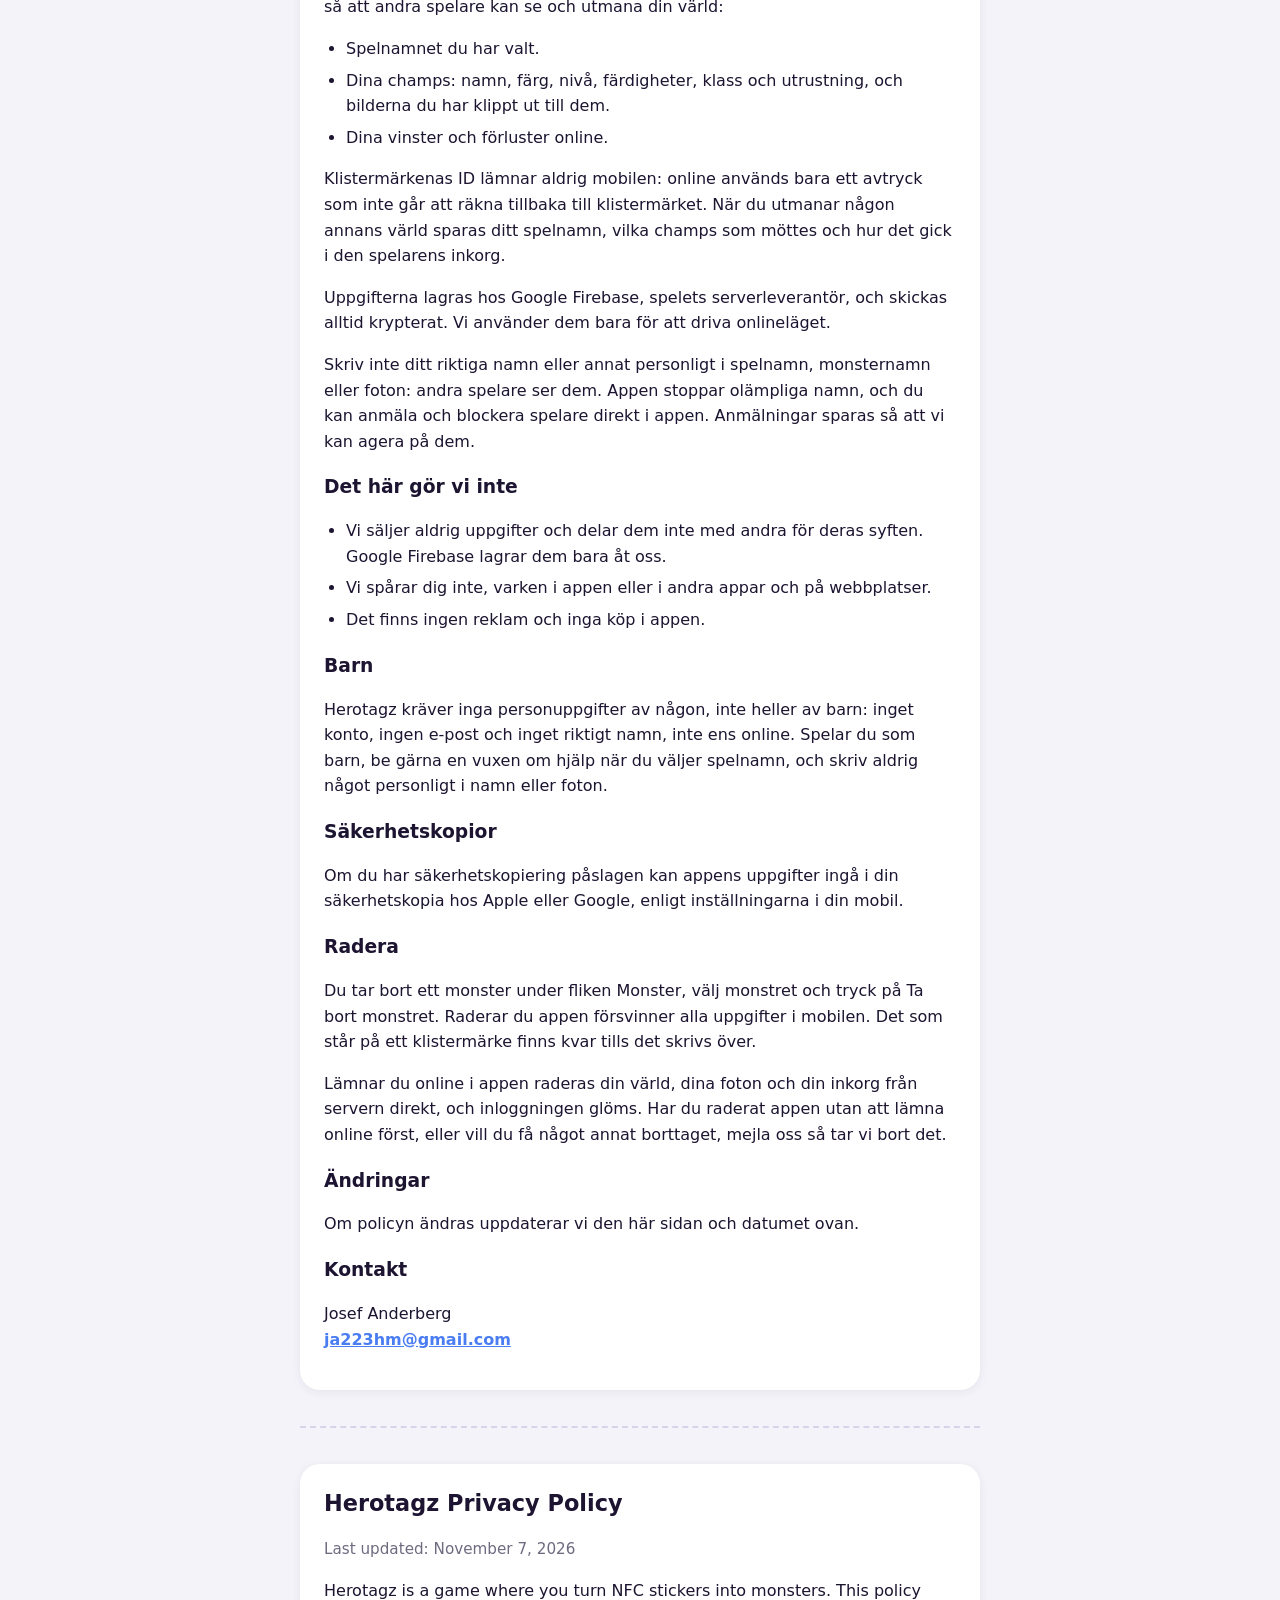
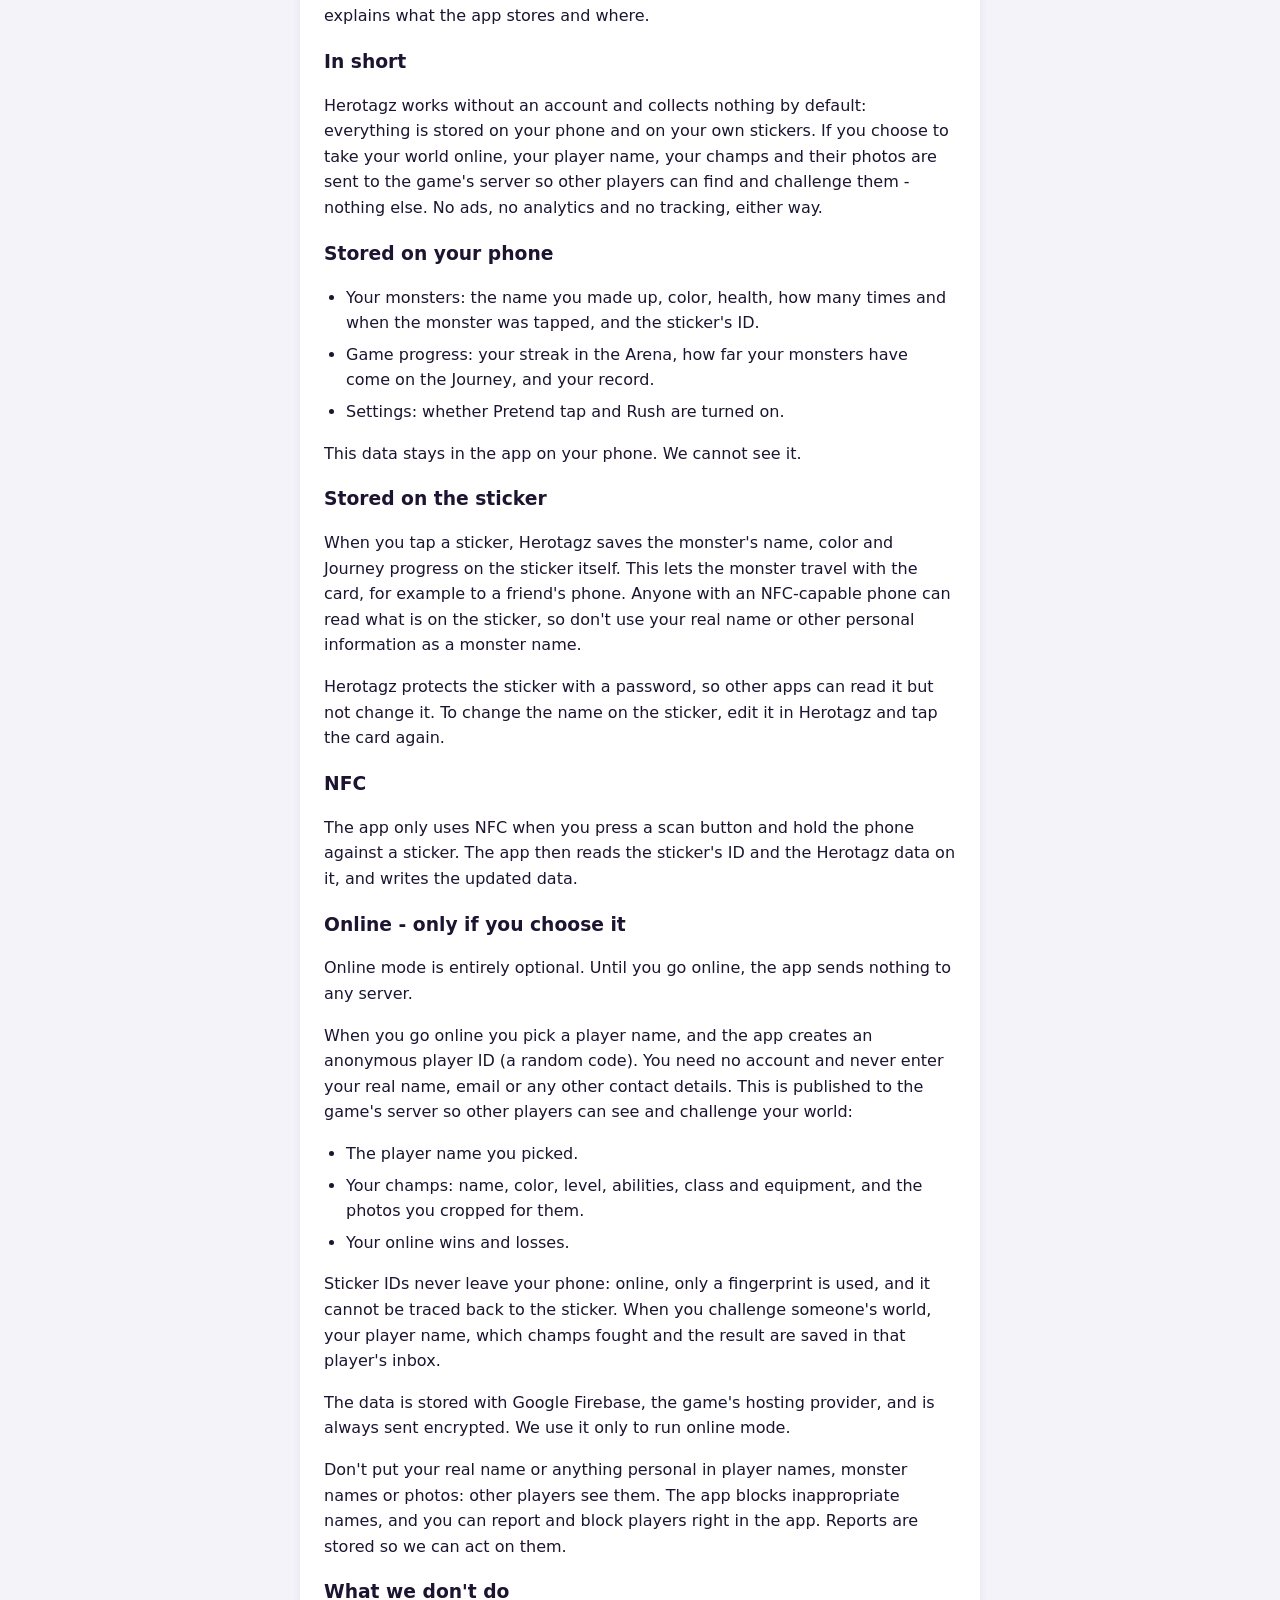
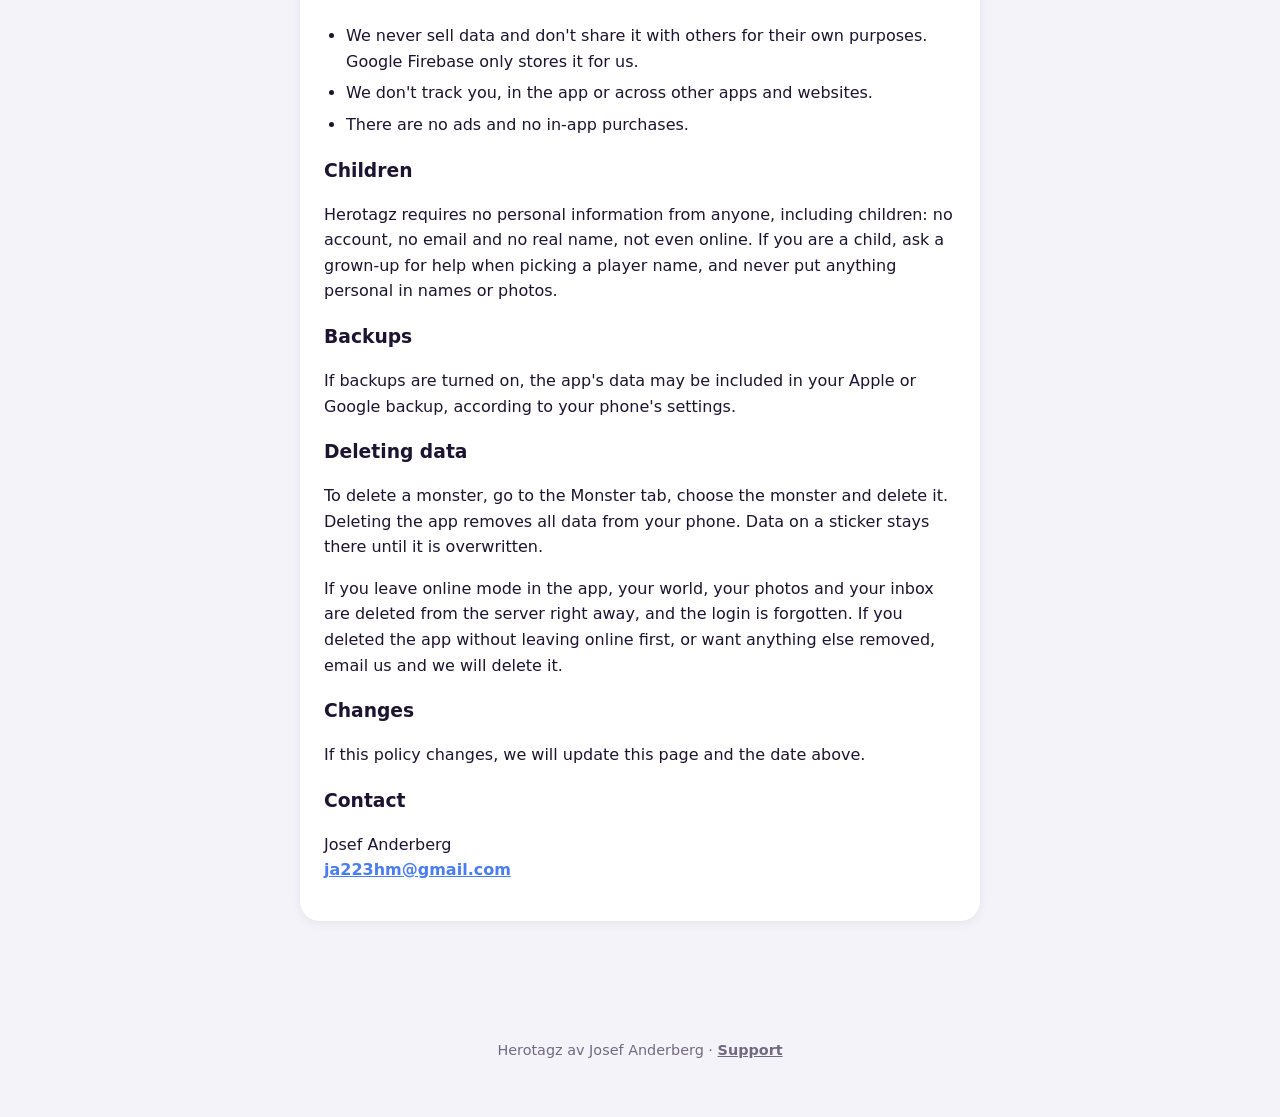
==== commit f7df5293: "Herotagz-namnet på hela sajten Appen bytte namn från Spellup till Herotagz (josefanderberg/herotagz#" ====
--- a/integritet/index.html
+++ b/integritet/index.html
@@ -3,8 +3,8 @@
 <head>
 <meta charset="utf-8">
 <meta name="viewport" content="width=device-width, initial-scale=1">
-<title>Integritetspolicy - Spellup</title>
-<meta name="description" content="Integritetspolicy för Spellup. Utan onlineläget samlar appen inte in några uppgifter, och online delas bara ditt spelnamn, dina champs och deras foton.">
+<title>Integritetspolicy - Herotagz</title>
+<meta name="description" content="Integritetspolicy för Herotagz. Utan onlineläget samlar appen inte in några uppgifter, och online delas bara ditt spelnamn, dina champs och deras foton.">
 <link rel="stylesheet" href="../style.css">
 </head>
 <body>
@@ -19,12 +19,12 @@
 </nav>
 <main>
   <div class="kort">
-    <h2>Integritetspolicy för Spellup</h2>
+    <h2>Integritetspolicy för Herotagz</h2>
     <p class="datum">Senast uppdaterad: 7 november 2026 · <a href="#english">In English below</a></p>
-    <p>Spellup är ett spel där du gör NFC-klistermärken till monster. Den här policyn förklarar vilka uppgifter appen sparar och var.</p>
+    <p>Herotagz är ett spel där du gör NFC-klistermärken till monster. Den här policyn förklarar vilka uppgifter appen sparar och var.</p>
 
     <h3>Kort sagt</h3>
-    <p>Spellup funkar utan konto och samlar från början inte in några uppgifter: allt sparas i din mobil och på dina egna klistermärken. Väljer du att gå online med din värld skickas ditt spelnamn, dina champs och deras foton till spelets server, så att andra spelare kan hitta och utmana dem - inget annat. Ingen reklam, ingen analys och ingen spårning, oavsett.</p>
+    <p>Herotagz funkar utan konto och samlar från början inte in några uppgifter: allt sparas i din mobil och på dina egna klistermärken. Väljer du att gå online med din värld skickas ditt spelnamn, dina champs och deras foton till spelets server, så att andra spelare kan hitta och utmana dem - inget annat. Ingen reklam, ingen analys och ingen spårning, oavsett.</p>
 
     <h3>Det här sparas i din mobil</h3>
     <ul>
@@ -35,11 +35,11 @@
     <p>Uppgifterna ligger bara i appen på din mobil. Vi kan inte se dem.</p>
 
     <h3>Det här sparas på klistermärket</h3>
-    <p>När du blippar ett klistermärke sparar Spellup monstrets namn, färg och hur långt det har kommit på Resan på själva klistermärket. Det gör att monstret följer med kortet, till exempel till en kompis mobil. Den som har en mobil med NFC kan läsa det som står på klistermärket. Skriv därför inte ditt riktiga namn eller annat personligt i monstrets namn.</p>
-    <p>Spellup skyddar klistermärket med ett lösenord, så att andra appar kan läsa det men inte ändra det. Vill du byta namnet på klistermärket ändrar du det i Spellup och blippar kortet igen.</p>
+    <p>När du blippar ett klistermärke sparar Herotagz monstrets namn, färg och hur långt det har kommit på Resan på själva klistermärket. Det gör att monstret följer med kortet, till exempel till en kompis mobil. Den som har en mobil med NFC kan läsa det som står på klistermärket. Skriv därför inte ditt riktiga namn eller annat personligt i monstrets namn.</p>
+    <p>Herotagz skyddar klistermärket med ett lösenord, så att andra appar kan läsa det men inte ändra det. Vill du byta namnet på klistermärket ändrar du det i Herotagz och blippar kortet igen.</p>
 
     <h3>NFC</h3>
-    <p>Appen använder NFC bara när du trycker på en blippknapp och håller mobilen mot ett klistermärke. Då läser appen klistermärkets ID och Spellup-uppgifterna på det, och skriver de nya uppgifterna.</p>
+    <p>Appen använder NFC bara när du trycker på en blippknapp och håller mobilen mot ett klistermärke. Då läser appen klistermärkets ID och Herotagz-uppgifterna på det, och skriver de nya uppgifterna.</p>
 
     <h3>Online - bara om du väljer det</h3>
     <p>Onlineläget är helt frivilligt. Innan du har gått online skickar appen ingenting till någon server.</p>
@@ -61,7 +61,7 @@
     </ul>
 
     <h3>Barn</h3>
-    <p>Spellup kräver inga personuppgifter av någon, inte heller av barn: inget konto, ingen e-post och inget riktigt namn, inte ens online. Spelar du som barn, be gärna en vuxen om hjälp när du väljer spelnamn, och skriv aldrig något personligt i namn eller foton.</p>
+    <p>Herotagz kräver inga personuppgifter av någon, inte heller av barn: inget konto, ingen e-post och inget riktigt namn, inte ens online. Spelar du som barn, be gärna en vuxen om hjälp när du väljer spelnamn, och skriv aldrig något personligt i namn eller foton.</p>
 
     <h3>Säkerhetskopior</h3>
     <p>Om du har säkerhetskopiering påslagen kan appens uppgifter ingå i din säkerhetskopia hos Apple eller Google, enligt inställningarna i din mobil.</p>
@@ -80,12 +80,12 @@
   <hr class="policy" id="english">
 
   <div class="kort">
-    <h2>Spellup Privacy Policy</h2>
+    <h2>Herotagz Privacy Policy</h2>
     <p class="datum">Last updated: November 7, 2026</p>
-    <p>Spellup is a game where you turn NFC stickers into monsters. This policy explains what the app stores and where.</p>
+    <p>Herotagz is a game where you turn NFC stickers into monsters. This policy explains what the app stores and where.</p>
 
     <h3>In short</h3>
-    <p>Spellup works without an account and collects nothing by default: everything is stored on your phone and on your own stickers. If you choose to take your world online, your player name, your champs and their photos are sent to the game's server so other players can find and challenge them - nothing else. No ads, no analytics and no tracking, either way.</p>
+    <p>Herotagz works without an account and collects nothing by default: everything is stored on your phone and on your own stickers. If you choose to take your world online, your player name, your champs and their photos are sent to the game's server so other players can find and challenge them - nothing else. No ads, no analytics and no tracking, either way.</p>
 
     <h3>Stored on your phone</h3>
     <ul>
@@ -96,11 +96,11 @@
     <p>This data stays in the app on your phone. We cannot see it.</p>
 
     <h3>Stored on the sticker</h3>
-    <p>When you tap a sticker, Spellup saves the monster's name, color and Journey progress on the sticker itself. This lets the monster travel with the card, for example to a friend's phone. Anyone with an NFC-capable phone can read what is on the sticker, so don't use your real name or other personal information as a monster name.</p>
-    <p>Spellup protects the sticker with a password, so other apps can read it but not change it. To change the name on the sticker, edit it in Spellup and tap the card again.</p>
+    <p>When you tap a sticker, Herotagz saves the monster's name, color and Journey progress on the sticker itself. This lets the monster travel with the card, for example to a friend's phone. Anyone with an NFC-capable phone can read what is on the sticker, so don't use your real name or other personal information as a monster name.</p>
+    <p>Herotagz protects the sticker with a password, so other apps can read it but not change it. To change the name on the sticker, edit it in Herotagz and tap the card again.</p>
 
     <h3>NFC</h3>
-    <p>The app only uses NFC when you press a scan button and hold the phone against a sticker. The app then reads the sticker's ID and the Spellup data on it, and writes the updated data.</p>
+    <p>The app only uses NFC when you press a scan button and hold the phone against a sticker. The app then reads the sticker's ID and the Herotagz data on it, and writes the updated data.</p>
 
     <h3>Online - only if you choose it</h3>
     <p>Online mode is entirely optional. Until you go online, the app sends nothing to any server.</p>
@@ -122,7 +122,7 @@
     </ul>
 
     <h3>Children</h3>
-    <p>Spellup requires no personal information from anyone, including children: no account, no email and no real name, not even online. If you are a child, ask a grown-up for help when picking a player name, and never put anything personal in names or photos.</p>
+    <p>Herotagz requires no personal information from anyone, including children: no account, no email and no real name, not even online. If you are a child, ask a grown-up for help when picking a player name, and never put anything personal in names or photos.</p>
 
     <h3>Backups</h3>
     <p>If backups are turned on, the app's data may be included in your Apple or Google backup, according to your phone's settings.</p>
@@ -139,7 +139,7 @@
   </div>
 </main>
 <footer>
-  <p>Spellup av Josef Anderberg · <a href="../support/">Support</a></p>
+  <p>Herotagz av Josef Anderberg · <a href="../support/">Support</a></p>
 </footer>
 </body>
 </html>
